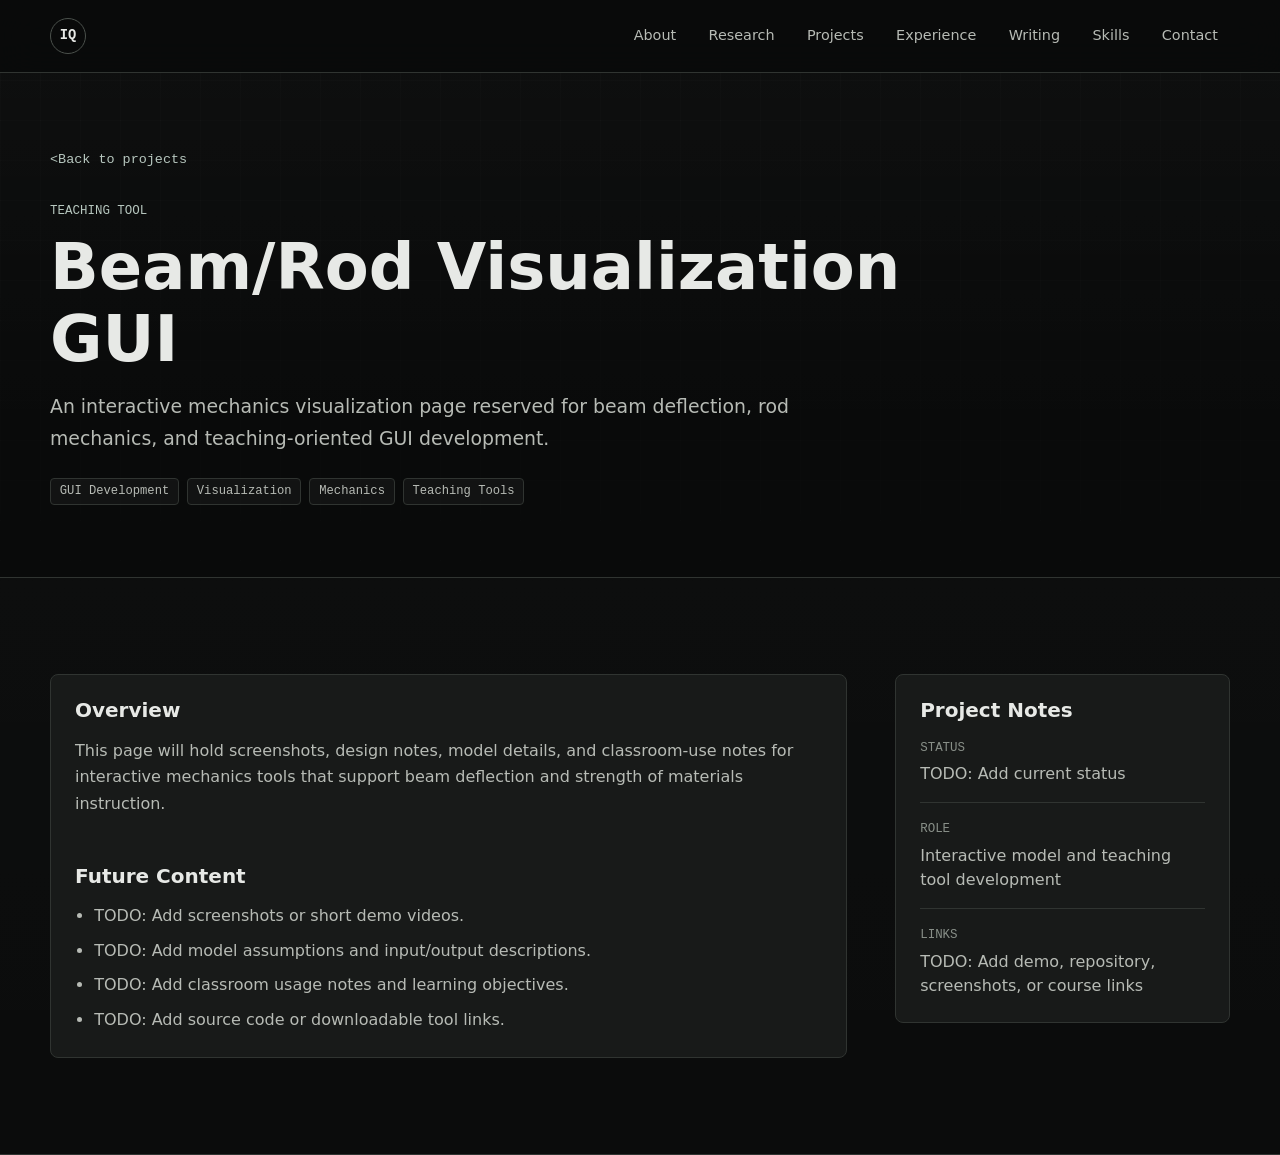
==== projects/beam-rod-visualization-gui.html @ 6d77a097 "Add project pages and GitHub link" ====
<!doctype html>
<html lang="en">
<head>
  <meta charset="utf-8">
  <meta name="viewport" content="width=device-width, initial-scale=1">
  <meta name="description" content="Project page for beam and rod visualization GUI work.">
  <title>Beam/Rod Visualization GUI | Istafa Qureshi</title>
  <link rel="stylesheet" href="../styles.css">
  <script src="../script.js" defer></script>
</head>
<body>
  <a class="skip-link" href="#main">Skip to main content</a>
  <header class="site-header">
    <nav class="site-nav" aria-label="Primary navigation">
      <a class="brand" href="../index.html#top" aria-label="Istafa Qureshi home">IQ</a>
      <button class="menu-toggle" type="button" aria-expanded="false" aria-controls="nav-links">
        <span class="menu-lines" aria-hidden="true"></span>
        <span class="sr-only">Toggle navigation</span>
      </button>
      <div class="nav-links" id="nav-links">
        <a href="../index.html#about">About</a>
        <a href="../index.html#research">Research</a>
        <a href="../index.html#projects">Projects</a>
        <a href="../index.html#experience">Experience</a>
        <a href="../index.html#publications">Writing</a>
        <a href="../index.html#skills">Skills</a>
        <a href="../index.html#contact">Contact</a>
      </div>
    </nav>
  </header>

  <main id="main" class="project-page">
    <section class="section project-hero" id="top">
      <div class="section-inner">
        <a class="back-link" href="../index.html#projects">Back to projects</a>
        <p class="eyebrow">Teaching tool</p>
        <h1>Beam/Rod Visualization GUI</h1>
        <p class="hero-statement">
          An interactive mechanics visualization page reserved for beam
          deflection, rod mechanics, and teaching-oriented GUI development.
        </p>
        <ul class="tag-list">
          <li>GUI Development</li>
          <li>Visualization</li>
          <li>Mechanics</li>
          <li>Teaching Tools</li>
        </ul>
      </div>
    </section>

    <section class="section section-muted">
      <div class="section-inner project-detail-grid">
        <article class="project-detail-main">
          <h2>Overview</h2>
          <p>
            This page will hold screenshots, design notes, model details, and
            classroom-use notes for interactive mechanics tools that support
            beam deflection and strength of materials instruction.
          </p>

          <h2>Future Content</h2>
          <ul>
            <li>TODO: Add screenshots or short demo videos.</li>
            <li>TODO: Add model assumptions and input/output descriptions.</li>
            <li>TODO: Add classroom usage notes and learning objectives.</li>
            <li>TODO: Add source code or downloadable tool links.</li>
          </ul>
        </article>

        <aside class="project-detail-aside" aria-label="Project metadata">
          <h2>Project Notes</h2>
          <dl class="meta-list">
            <div>
              <dt>Status</dt>
              <dd>TODO: Add current status</dd>
            </div>
            <div>
              <dt>Role</dt>
              <dd>Interactive model and teaching tool development</dd>
            </div>
            <div>
              <dt>Links</dt>
              <dd>TODO: Add demo, repository, screenshots, or course links</dd>
            </div>
          </dl>
        </aside>
      </div>
    </section>
  </main>
</body>
</html>
---- styles.css ----
:root {
  --color-bg: #090a0a;
  --color-bg-soft: #101211;
  --color-bg-muted: #151716;
  --color-surface: #181a19;
  --color-surface-strong: #202321;
  --color-text: #e7e9e6;
  --color-text-muted: #b7bbb5;
  --color-text-soft: #888f88;
  --color-line: #303431;
  --color-line-strong: #4b514c;
  --color-accent: #b7c7bf;
  --color-accent-muted: #7f9189;
  --color-focus: #f4f7f1;

  --font-sans: system-ui, -apple-system, BlinkMacSystemFont, "Segoe UI", sans-serif;
  --font-mono: "SFMono-Regular", Consolas, "Liberation Mono", monospace;

  --space-1: 0.25rem;
  --space-2: 0.5rem;
  --space-3: 0.75rem;
  --space-4: 1rem;
  --space-5: 1.5rem;
  --space-6: 2rem;
  --space-7: 3rem;
  --space-8: 4.5rem;
  --space-9: 6rem;

  --radius-sm: 4px;
  --radius-md: 8px;
  --border-thin: 1px solid var(--color-line);
  --border-strong: 1px solid var(--color-line-strong);

  --max-page-width: 1180px;
  --max-text-width: 720px;
  --nav-height: 4.5rem;
  --transition-fast: 160ms ease;
  --transition-medium: 240ms ease;
}

*,
*::before,
*::after {
  box-sizing: border-box;
}

html {
  scroll-behavior: smooth;
  scroll-padding-top: var(--nav-height);
}

body {
  margin: 0;
  background:
    linear-gradient(180deg, rgba(255, 255, 255, 0.025), rgba(255, 255, 255, 0) 28rem),
    var(--color-bg);
  color: var(--color-text);
  font-family: var(--font-sans);
  font-size: 1rem;
  line-height: 1.65;
  letter-spacing: 0;
  overflow-wrap: anywhere;
}

body::before {
  position: fixed;
  inset: 0;
  z-index: -1;
  pointer-events: none;
  content: "";
  background-image:
    linear-gradient(rgba(255, 255, 255, 0.025) 1px, transparent 1px),
    linear-gradient(90deg, rgba(255, 255, 255, 0.025) 1px, transparent 1px);
  background-size: 40px 40px;
  mask-image: linear-gradient(180deg, rgba(0, 0, 0, 0.65), transparent 52rem);
}

a {
  color: inherit;
  text-decoration-color: rgba(231, 233, 230, 0.45);
  text-decoration-thickness: 1px;
  text-underline-offset: 0.2em;
  transition: color var(--transition-fast), text-decoration-color var(--transition-fast), border-color var(--transition-fast), background var(--transition-fast);
}

a:hover {
  color: var(--color-text);
  text-decoration-color: var(--color-text);
}

a:focus-visible,
button:focus-visible {
  outline: 2px solid var(--color-focus);
  outline-offset: 4px;
}

h1,
h2,
h3,
p {
  margin-top: 0;
}

h1,
h2,
h3 {
  line-height: 1.12;
  font-weight: 640;
  letter-spacing: 0;
}

h1 {
  max-width: 10ch;
  margin-bottom: var(--space-4);
  font-size: 4rem;
}

h2 {
  max-width: 760px;
  margin-bottom: var(--space-4);
  font-size: 2.15rem;
}

h3 {
  margin-bottom: var(--space-3);
  font-size: 1.05rem;
}

p {
  color: var(--color-text-muted);
}

ul,
dl,
dd {
  margin: 0;
}

ul {
  padding-left: 1.2rem;
}

li + li {
  margin-top: var(--space-2);
}

.sr-only {
  position: absolute;
  width: 1px;
  height: 1px;
  padding: 0;
  margin: -1px;
  overflow: hidden;
  clip: rect(0, 0, 0, 0);
  white-space: nowrap;
  border: 0;
}

.skip-link {
  position: fixed;
  top: var(--space-4);
  left: var(--space-4);
  z-index: 100;
  padding: var(--space-2) var(--space-4);
  background: var(--color-text);
  color: var(--color-bg);
  border-radius: var(--radius-sm);
  transform: translateY(-150%);
}

.skip-link:focus {
  transform: translateY(0);
}

.site-header {
  position: sticky;
  top: 0;
  z-index: 50;
  min-height: var(--nav-height);
  background: rgba(9, 10, 10, 0.86);
  border-bottom: var(--border-thin);
  backdrop-filter: blur(18px);
}

.site-nav {
  display: flex;
  align-items: center;
  justify-content: space-between;
  width: min(100% - 2rem, var(--max-page-width));
  min-height: var(--nav-height);
  margin-inline: auto;
  gap: var(--space-4);
}

.brand {
  display: inline-flex;
  align-items: center;
  justify-content: center;
  width: 2.25rem;
  height: 2.25rem;
  flex: 0 0 auto;
  color: var(--color-text);
  font-family: var(--font-mono);
  font-size: 0.86rem;
  font-weight: 700;
  text-decoration: none;
  border: var(--border-strong);
  border-radius: 50%;
}

.nav-links {
  display: flex;
  flex-wrap: wrap;
  align-items: center;
  justify-content: flex-end;
  gap: var(--space-2);
}

.nav-links a {
  padding: 0.55rem 0.7rem;
  color: var(--color-text-muted);
  font-size: 0.9rem;
  text-decoration: none;
  border: 1px solid transparent;
  border-radius: var(--radius-sm);
}

.nav-links a:hover,
.nav-links a.is-active {
  color: var(--color-text);
  background: rgba(255, 255, 255, 0.035);
  border-color: var(--color-line);
}

.menu-toggle {
  display: none;
  width: 2.4rem;
  height: 2.4rem;
  align-items: center;
  justify-content: center;
  padding: 0;
  color: var(--color-text);
  background: transparent;
  border: var(--border-thin);
  border-radius: var(--radius-sm);
  cursor: pointer;
}

.menu-lines,
.menu-lines::before,
.menu-lines::after {
  display: block;
  width: 1rem;
  height: 1px;
  background: currentColor;
  transition: transform var(--transition-medium), opacity var(--transition-medium);
}

.menu-lines {
  position: relative;
}

.menu-lines::before,
.menu-lines::after {
  position: absolute;
  left: 0;
  content: "";
}

.menu-lines::before {
  top: -0.35rem;
}

.menu-lines::after {
  top: 0.35rem;
}

.menu-toggle[aria-expanded="true"] .menu-lines {
  background: transparent;
}

.menu-toggle[aria-expanded="true"] .menu-lines::before {
  transform: translateY(0.35rem) rotate(45deg);
}

.menu-toggle[aria-expanded="true"] .menu-lines::after {
  transform: translateY(-0.35rem) rotate(-45deg);
}

.section {
  padding-block: var(--space-9);
}

.section-muted {
  background: linear-gradient(180deg, rgba(255, 255, 255, 0.02), rgba(255, 255, 255, 0.01));
  border-block: var(--border-thin);
}

.section-inner {
  width: min(100% - 2rem, var(--max-page-width));
  margin-inline: auto;
}

.section-heading {
  max-width: var(--max-text-width);
  margin-bottom: var(--space-7);
}

.section-heading p:last-child {
  margin-bottom: 0;
}

.eyebrow {
  margin-bottom: var(--space-3);
  color: var(--color-accent);
  font-family: var(--font-mono);
  font-size: 0.78rem;
  line-height: 1.35;
  text-transform: uppercase;
}

.hero {
  min-height: calc(100vh - var(--nav-height));
  display: grid;
  align-items: end;
  padding-top: var(--space-8);
  padding-bottom: var(--space-8);
}

.hero-inner {
  display: grid;
  gap: var(--space-6);
}

.hero-title {
  margin-bottom: 0;
  color: var(--color-text);
  font-size: 1.35rem;
}

.hero-statement {
  max-width: 790px;
  margin-bottom: 0;
  color: var(--color-text-muted);
  font-size: 1.18rem;
}

.hero-actions {
  display: flex;
  flex-wrap: wrap;
  gap: var(--space-3);
}

.button {
  display: inline-flex;
  align-items: center;
  justify-content: center;
  min-height: 2.75rem;
  padding: 0.65rem 1rem;
  gap: var(--space-2);
  font-size: 0.95rem;
  font-weight: 650;
  text-decoration: none;
  border-radius: var(--radius-sm);
}

.button span {
  color: inherit;
  font-family: var(--font-mono);
  font-size: 0.74rem;
  font-weight: 500;
}

.button-primary {
  color: var(--color-bg);
  background: var(--color-text);
  border: 1px solid var(--color-text);
}

.button-primary:hover {
  color: var(--color-bg);
  background: var(--color-accent);
  border-color: var(--color-accent);
}

.button-secondary {
  color: var(--color-text);
  background: rgba(255, 255, 255, 0.035);
  border: var(--border-strong);
}

.button-secondary:hover {
  background: rgba(255, 255, 255, 0.07);
}

.hero-facts {
  display: grid;
  grid-template-columns: repeat(3, minmax(0, 1fr));
  border-top: var(--border-thin);
  border-bottom: var(--border-thin);
}

.hero-facts div {
  min-height: 8rem;
  padding: var(--space-5);
  border-right: var(--border-thin);
}

.hero-facts div:last-child {
  border-right: 0;
}

.hero-facts dt {
  margin-bottom: var(--space-3);
  color: var(--color-text-soft);
  font-family: var(--font-mono);
  font-size: 0.78rem;
  text-transform: uppercase;
}

.hero-facts dd {
  color: var(--color-text);
  font-size: 1rem;
  line-height: 1.45;
}

.about-grid {
  display: grid;
  grid-template-columns: minmax(0, 1.55fr) minmax(280px, 0.8fr);
  gap: var(--space-7);
  align-items: start;
}

.about-copy {
  max-width: var(--max-text-width);
}

.todo-note,
.todo-line {
  color: var(--color-accent);
  font-family: var(--font-mono);
  font-size: 0.9rem;
}

.academic-path,
.recognition {
  padding: var(--space-5);
  background: var(--color-bg-soft);
  border: var(--border-thin);
  border-radius: var(--radius-md);
}

.fact-list,
.compact-list,
.tag-list,
.pill-list {
  padding-left: 0;
  list-style: none;
}

.fact-list li {
  padding-block: var(--space-4);
  border-top: var(--border-thin);
}

.fact-list li:first-child {
  padding-top: 0;
  border-top: 0;
}

.fact-list span,
.project-meta,
.timeline-date,
.writing-type {
  display: block;
  margin-bottom: var(--space-1);
  color: var(--color-text-soft);
  font-family: var(--font-mono);
  font-size: 0.78rem;
  text-transform: uppercase;
}

.fact-list strong {
  display: block;
  color: var(--color-text);
  font-size: 0.95rem;
  font-weight: 540;
  line-height: 1.45;
}

.card-grid,
.skills-grid {
  display: grid;
  grid-template-columns: repeat(3, minmax(0, 1fr));
  gap: var(--space-4);
}

.project-grid {
  display: grid;
  grid-template-columns: repeat(2, minmax(0, 1fr));
  gap: var(--space-4);
}

.topic-card,
.project-card,
.skill-group,
.writing-item {
  padding: var(--space-5);
  background: var(--color-surface);
  border: var(--border-thin);
  border-radius: var(--radius-md);
  transition: transform var(--transition-medium), border-color var(--transition-medium), background var(--transition-medium);
}

.topic-card:hover,
.project-card:hover,
.skill-group:hover,
.writing-item:hover {
  transform: translateY(-2px);
  background: var(--color-surface-strong);
  border-color: var(--color-line-strong);
}

.topic-card p,
.project-card p,
.writing-item p,
.skill-group p {
  margin-bottom: 0;
}

.project-card {
  display: flex;
  min-height: 22rem;
  flex-direction: column;
}

.project-card h3 {
  max-width: 36rem;
}

.tag-list,
.pill-list {
  display: flex;
  flex-wrap: wrap;
  gap: var(--space-2);
  margin-top: var(--space-5);
}

.tag-list li,
.pill-list li {
  margin-top: 0;
  padding: 0.35rem 0.55rem;
  color: var(--color-text-muted);
  font-family: var(--font-mono);
  font-size: 0.76rem;
  line-height: 1.2;
  background: rgba(255, 255, 255, 0.04);
  border: var(--border-thin);
  border-radius: var(--radius-sm);
}

.project-link {
  display: inline-flex;
  width: fit-content;
  margin-top: auto;
  padding-top: var(--space-5);
  color: var(--color-accent);
  font-family: var(--font-mono);
  font-size: 0.82rem;
}

a.project-link {
  text-decoration: underline;
}

.timeline {
  display: grid;
  gap: var(--space-4);
}

.timeline-item {
  display: grid;
  grid-template-columns: 12rem minmax(0, 1fr);
  gap: var(--space-5);
  padding: var(--space-5);
  background: var(--color-surface);
  border: var(--border-thin);
  border-radius: var(--radius-md);
}

.timeline-content h3 {
  margin-bottom: var(--space-1);
}

.timeline-place {
  margin-bottom: var(--space-4);
  color: var(--color-text-soft);
}

.timeline-content li {
  color: var(--color-text-muted);
}

.recognition {
  margin-top: var(--space-5);
}

.compact-list li {
  padding-block: var(--space-2);
  color: var(--color-text-muted);
  border-top: var(--border-thin);
}

.compact-list li:first-child {
  border-top: 0;
}

.writing-list {
  display: grid;
  gap: var(--space-4);
}

.writing-item {
  display: grid;
  grid-template-columns: minmax(0, 1fr) auto;
  gap: var(--space-4);
  align-items: start;
}

.writing-item h3,
.writing-item p {
  grid-column: 1;
}

.writing-item a {
  grid-column: 2;
  grid-row: 1 / span 3;
  align-self: center;
  padding: 0.5rem 0.75rem;
  color: var(--color-text);
  font-family: var(--font-mono);
  font-size: 0.82rem;
  text-decoration: none;
  border: var(--border-thin);
  border-radius: var(--radius-sm);
}

.writing-item a:hover {
  background: rgba(255, 255, 255, 0.06);
}

.placeholder-item {
  border-style: dashed;
}

.skill-group h3 {
  margin-bottom: var(--space-4);
}

.contact-section {
  border-top: var(--border-thin);
}

.contact-inner {
  display: grid;
  grid-template-columns: minmax(0, 1fr) minmax(280px, 0.7fr);
  gap: var(--space-7);
  align-items: start;
}

.contact-list {
  display: grid;
  gap: var(--space-3);
  padding: var(--space-5);
  font-style: normal;
  background: var(--color-bg-soft);
  border: var(--border-thin);
  border-radius: var(--radius-md);
}

.contact-list a,
.contact-list span {
  color: var(--color-text-muted);
  font-family: var(--font-mono);
  font-size: 0.92rem;
}

.site-footer {
  padding-block: var(--space-5);
  color: var(--color-text-soft);
  border-top: var(--border-thin);
}

.footer-inner {
  display: flex;
  flex-wrap: wrap;
  justify-content: space-between;
  gap: var(--space-3);
}

.footer-inner p {
  margin-bottom: 0;
  color: var(--color-text-soft);
  font-size: 0.88rem;
}

.project-page h1 {
  max-width: 920px;
}

.project-hero {
  padding-top: var(--space-8);
  padding-bottom: var(--space-8);
}

.back-link {
  display: inline-flex;
  width: fit-content;
  margin-bottom: var(--space-6);
  color: var(--color-accent);
  font-family: var(--font-mono);
  font-size: 0.84rem;
  text-decoration: none;
}

.back-link::before {
  content: "< ";
}

.project-detail-grid {
  display: grid;
  grid-template-columns: minmax(0, 1fr) minmax(280px, 0.42fr);
  gap: var(--space-7);
  align-items: start;
}

.project-detail-main,
.project-detail-aside {
  padding: var(--space-5);
  background: var(--color-surface);
  border: var(--border-thin);
  border-radius: var(--radius-md);
}

.project-detail-main h2,
.project-detail-aside h2 {
  margin-bottom: var(--space-4);
  font-size: 1.25rem;
}

.project-detail-main h2:not(:first-child) {
  margin-top: var(--space-7);
}

.project-detail-main li {
  color: var(--color-text-muted);
}

.meta-list {
  display: grid;
  gap: var(--space-4);
}

.meta-list div {
  padding-top: var(--space-4);
  border-top: var(--border-thin);
}

.meta-list div:first-child {
  padding-top: 0;
  border-top: 0;
}

.meta-list dt {
  margin-bottom: var(--space-1);
  color: var(--color-text-soft);
  font-family: var(--font-mono);
  font-size: 0.78rem;
  text-transform: uppercase;
}

.meta-list dd {
  color: var(--color-text-muted);
  line-height: 1.5;
}

@media (max-width: 980px) {
  h1 {
    font-size: 3.25rem;
  }

  h2 {
    font-size: 1.85rem;
  }

  .hero-facts,
  .card-grid,
  .skills-grid {
    grid-template-columns: repeat(2, minmax(0, 1fr));
  }

  .hero-facts div:nth-child(2) {
    border-right: 0;
  }

  .hero-facts div:last-child {
    grid-column: 1 / -1;
    border-top: var(--border-thin);
  }

  .about-grid,
  .contact-inner {
    grid-template-columns: 1fr;
  }

  .project-grid {
    grid-template-columns: 1fr;
  }

  .project-detail-grid {
    grid-template-columns: 1fr;
  }
}

@media (max-width: 760px) {
  :root {
    --nav-height: 4rem;
  }

  .site-nav {
    align-items: flex-start;
    flex-wrap: wrap;
    padding-block: 0.75rem;
  }

  .nav-links {
    width: 100%;
    justify-content: flex-start;
    padding-top: var(--space-2);
  }

  .js-enabled .site-nav {
    align-items: center;
  }

  .js-enabled .menu-toggle {
    display: inline-flex;
  }

  .js-enabled .nav-links {
    display: none;
    flex-direction: column;
    align-items: stretch;
  }

  .js-enabled .nav-links.is-open {
    display: flex;
  }

  .nav-links a {
    width: 100%;
  }

  .section {
    padding-block: var(--space-8);
  }

  .hero {
    min-height: auto;
    padding-top: var(--space-7);
  }

  h1 {
    font-size: 2.65rem;
  }

  h2 {
    font-size: 1.6rem;
  }

  .hero-statement {
    font-size: 1.05rem;
  }

  .hero-facts,
  .card-grid,
  .skills-grid {
    grid-template-columns: 1fr;
  }

  .hero-facts div,
  .hero-facts div:nth-child(2),
  .hero-facts div:last-child {
    grid-column: auto;
    border-top: var(--border-thin);
    border-right: 0;
  }

  .hero-facts div:first-child {
    border-top: 0;
  }

  .timeline-item {
    grid-template-columns: 1fr;
    gap: var(--space-3);
  }

  .writing-item {
    grid-template-columns: 1fr;
  }

  .writing-item a {
    grid-column: 1;
    grid-row: auto;
    width: fit-content;
  }
}

@media (max-width: 520px) {
  .section-inner,
  .site-nav {
    width: min(100% - 1.25rem, var(--max-page-width));
  }

  h1 {
    font-size: 2.25rem;
  }

  .button {
    width: 100%;
  }

  .hero-actions {
    width: 100%;
  }

  .topic-card,
  .project-card,
  .project-detail-main,
  .project-detail-aside,
  .skill-group,
  .writing-item,
  .academic-path,
  .recognition,
  .contact-list,
  .timeline-item {
    padding: var(--space-4);
  }
}

@media (prefers-reduced-motion: reduce) {
  html {
    scroll-behavior: auto;
  }

  *,
  *::before,
  *::after {
    transition-duration: 0.01ms !important;
    animation-duration: 0.01ms !important;
    animation-iteration-count: 1 !important;
  }
}
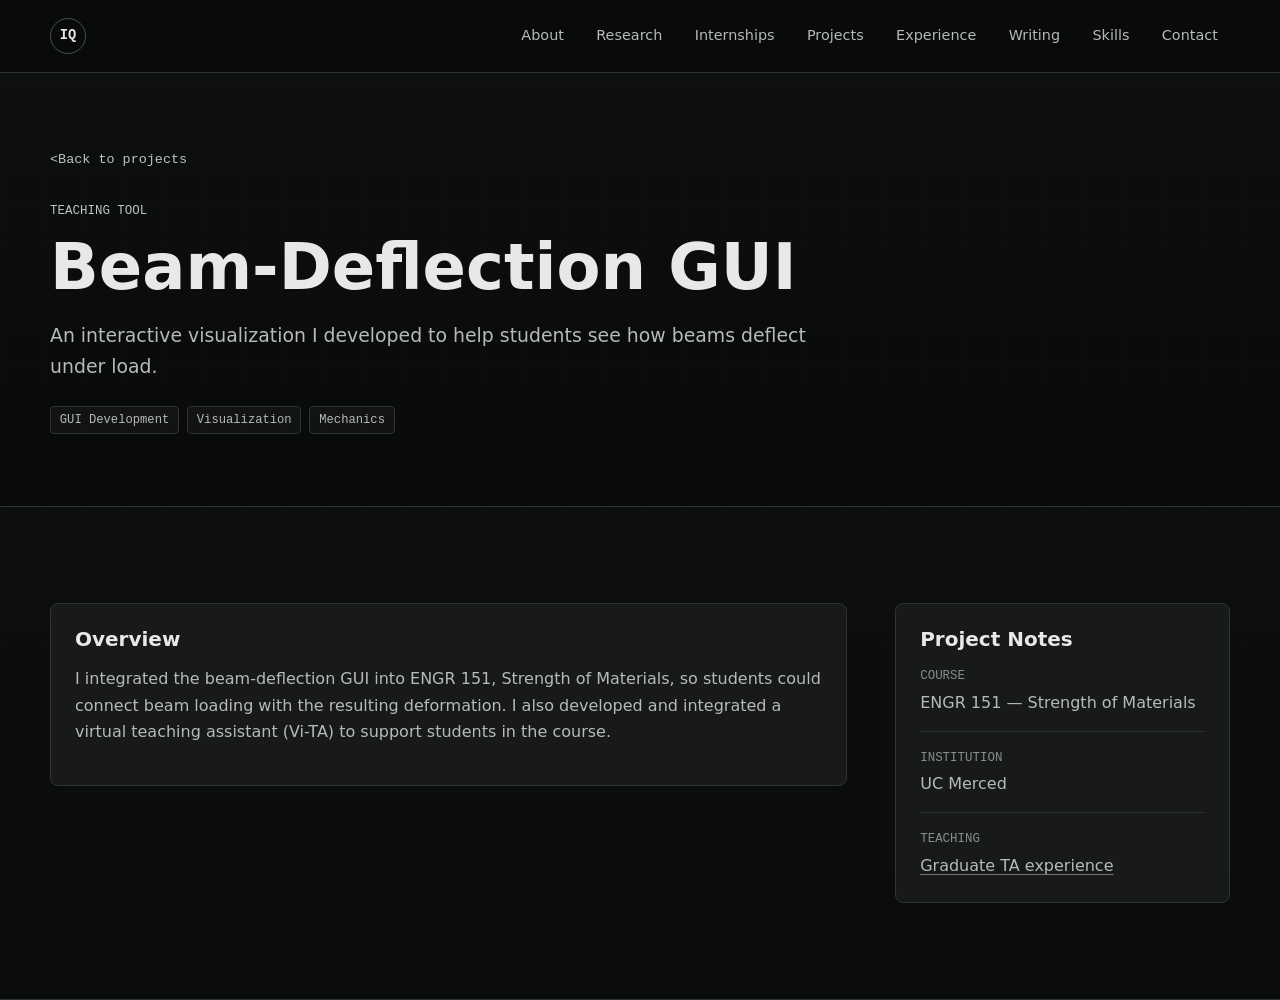
==== commit 9138bb11: "Refresh portfolio content Update portfolio copy, project details, research and internship sections, " ====
--- a/projects/beam-rod-visualization-gui.html
+++ b/projects/beam-rod-visualization-gui.html
@@ -3,8 +3,8 @@
 <head>
   <meta charset="utf-8">
   <meta name="viewport" content="width=device-width, initial-scale=1">
-  <meta name="description" content="Project page for beam and rod visualization GUI work.">
-  <title>Beam/Rod Visualization GUI | Istafa Qureshi</title>
+  <meta name="description" content="Beam-Deflection GUI | Istafa Sajid Qureshi">
+  <title>Beam-Deflection GUI | Istafa Sajid Qureshi</title>
   <link rel="stylesheet" href="../styles.css">
   <script src="../script.js" defer></script>
 </head>
@@ -12,7 +12,7 @@
   <a class="skip-link" href="#main">Skip to main content</a>
   <header class="site-header">
     <nav class="site-nav" aria-label="Primary navigation">
-      <a class="brand" href="../index.html#top" aria-label="Istafa Qureshi home">IQ</a>
+      <a class="brand" href="../index.html#top" aria-label="Istafa Sajid Qureshi home">IQ</a>
       <button class="menu-toggle" type="button" aria-expanded="false" aria-controls="nav-links">
         <span class="menu-lines" aria-hidden="true"></span>
         <span class="sr-only">Toggle navigation</span>
@@ -20,6 +20,7 @@
       <div class="nav-links" id="nav-links">
         <a href="../index.html#about">About</a>
         <a href="../index.html#research">Research</a>
+        <a href="../index.html#internships">Internships</a>
         <a href="../index.html#projects">Projects</a>
         <a href="../index.html#experience">Experience</a>
         <a href="../index.html#publications">Writing</a>
@@ -34,16 +35,15 @@
       <div class="section-inner">
         <a class="back-link" href="../index.html#projects">Back to projects</a>
         <p class="eyebrow">Teaching tool</p>
-        <h1>Beam/Rod Visualization GUI</h1>
+        <h1>Beam-Deflection GUI</h1>
         <p class="hero-statement">
-          An interactive mechanics visualization page reserved for beam
-          deflection, rod mechanics, and teaching-oriented GUI development.
+          An interactive visualization I developed to help students see how
+          beams deflect under load.
         </p>
         <ul class="tag-list">
           <li>GUI Development</li>
           <li>Visualization</li>
           <li>Mechanics</li>
-          <li>Teaching Tools</li>
         </ul>
       </div>
     </section>
@@ -53,34 +53,27 @@
         <article class="project-detail-main">
           <h2>Overview</h2>
           <p>
-            This page will hold screenshots, design notes, model details, and
-            classroom-use notes for interactive mechanics tools that support
-            beam deflection and strength of materials instruction.
+            I integrated the beam-deflection GUI into ENGR 151, Strength of
+            Materials, so students could connect beam loading with the
+            resulting deformation. I also developed and integrated a virtual
+            teaching assistant (Vi-TA) to support students in the course.
           </p>
-
-          <h2>Future Content</h2>
-          <ul>
-            <li>TODO: Add screenshots or short demo videos.</li>
-            <li>TODO: Add model assumptions and input/output descriptions.</li>
-            <li>TODO: Add classroom usage notes and learning objectives.</li>
-            <li>TODO: Add source code or downloadable tool links.</li>
-          </ul>
         </article>
 
         <aside class="project-detail-aside" aria-label="Project metadata">
           <h2>Project Notes</h2>
           <dl class="meta-list">
             <div>
-              <dt>Status</dt>
-              <dd>TODO: Add current status</dd>
+              <dt>Course</dt>
+              <dd>ENGR 151 — Strength of Materials</dd>
             </div>
             <div>
-              <dt>Role</dt>
-              <dd>Interactive model and teaching tool development</dd>
+              <dt>Institution</dt>
+              <dd>UC Merced</dd>
             </div>
             <div>
-              <dt>Links</dt>
-              <dd>TODO: Add demo, repository, screenshots, or course links</dd>
+              <dt>Teaching</dt>
+              <dd><a href="../index.html#experience">Graduate TA experience</a></dd>
             </div>
           </dl>
         </aside>
--- a/styles.css
+++ b/styles.css
@@ -435,13 +435,6 @@
   max-width: var(--max-text-width);
 }
 
-.todo-note,
-.todo-line {
-  color: var(--color-accent);
-  font-family: var(--font-mono);
-  font-size: 0.9rem;
-}
-
 .academic-path,
 .recognition {
   padding: var(--space-5);
@@ -647,10 +640,6 @@
 
 .writing-item a:hover {
   background: rgba(255, 255, 255, 0.06);
-}
-
-.placeholder-item {
-  border-style: dashed;
 }
 
 .skill-group h3 {
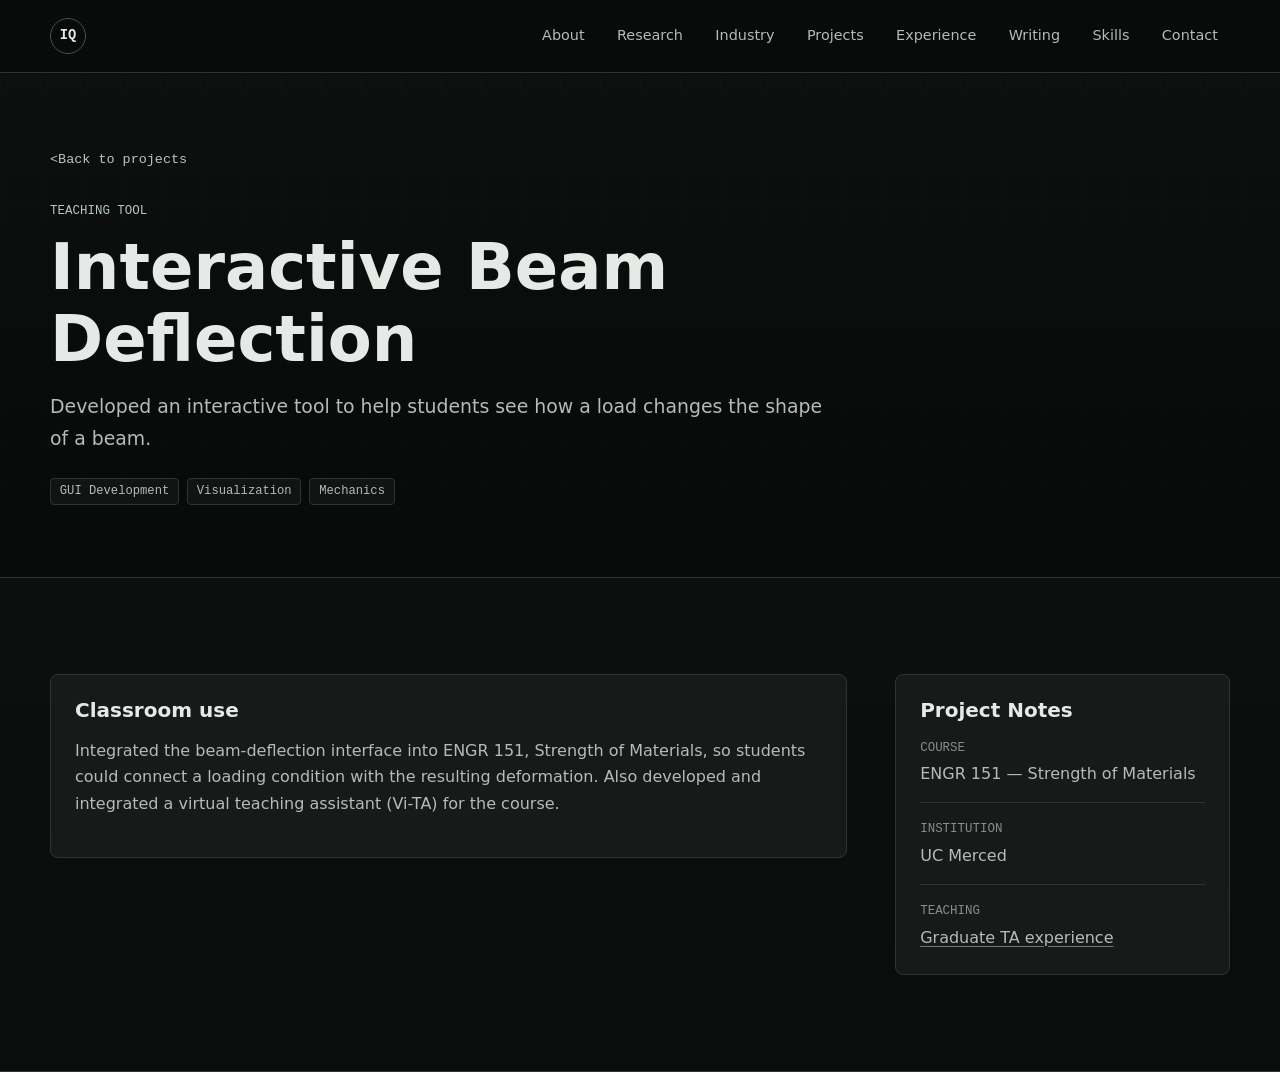
==== commit 176a6188: "update 1" ====
--- a/projects/beam-rod-visualization-gui.html
+++ b/projects/beam-rod-visualization-gui.html
@@ -3,8 +3,9 @@
 <head>
   <meta charset="utf-8">
   <meta name="viewport" content="width=device-width, initial-scale=1">
-  <meta name="description" content="Beam-Deflection GUI | Istafa Sajid Qureshi">
-  <title>Beam-Deflection GUI | Istafa Sajid Qureshi</title>
+  <meta name="description" content="Istafa Qureshi developed an interactive beam-deflection tool for Strength of Materials at UC Merced.">
+  <title>Interactive Beam Deflection | Istafa Qureshi</title>
+  <link rel="icon" type="image/png" sizes="64x64" href="../favicon.png">
   <link rel="stylesheet" href="../styles.css">
   <script src="../script.js" defer></script>
 </head>
@@ -12,7 +13,7 @@
   <a class="skip-link" href="#main">Skip to main content</a>
   <header class="site-header">
     <nav class="site-nav" aria-label="Primary navigation">
-      <a class="brand" href="../index.html#top" aria-label="Istafa Sajid Qureshi home">IQ</a>
+      <a class="brand" href="../index.html#top" aria-label="Istafa Qureshi home">IQ</a>
       <button class="menu-toggle" type="button" aria-expanded="false" aria-controls="nav-links">
         <span class="menu-lines" aria-hidden="true"></span>
         <span class="sr-only">Toggle navigation</span>
@@ -20,7 +21,7 @@
       <div class="nav-links" id="nav-links">
         <a href="../index.html#about">About</a>
         <a href="../index.html#research">Research</a>
-        <a href="../index.html#internships">Internships</a>
+        <a href="../index.html#internships">Industry</a>
         <a href="../index.html#projects">Projects</a>
         <a href="../index.html#experience">Experience</a>
         <a href="../index.html#publications">Writing</a>
@@ -35,10 +36,10 @@
       <div class="section-inner">
         <a class="back-link" href="../index.html#projects">Back to projects</a>
         <p class="eyebrow">Teaching tool</p>
-        <h1>Beam-Deflection GUI</h1>
+        <h1>Interactive Beam Deflection</h1>
         <p class="hero-statement">
-          An interactive visualization I developed to help students see how
-          beams deflect under load.
+          Developed an interactive tool to help students see how a load
+          changes the shape of a beam.
         </p>
         <ul class="tag-list">
           <li>GUI Development</li>
@@ -51,12 +52,12 @@
     <section class="section section-muted">
       <div class="section-inner project-detail-grid">
         <article class="project-detail-main">
-          <h2>Overview</h2>
+          <h2>Classroom use</h2>
           <p>
-            I integrated the beam-deflection GUI into ENGR 151, Strength of
-            Materials, so students could connect beam loading with the
-            resulting deformation. I also developed and integrated a virtual
-            teaching assistant (Vi-TA) to support students in the course.
+            Integrated the beam-deflection interface into ENGR 151, Strength
+            of Materials, so students could connect a loading condition with
+            the resulting deformation. Also developed and integrated a
+            virtual teaching assistant (Vi-TA) for the course.
           </p>
         </article>
 
